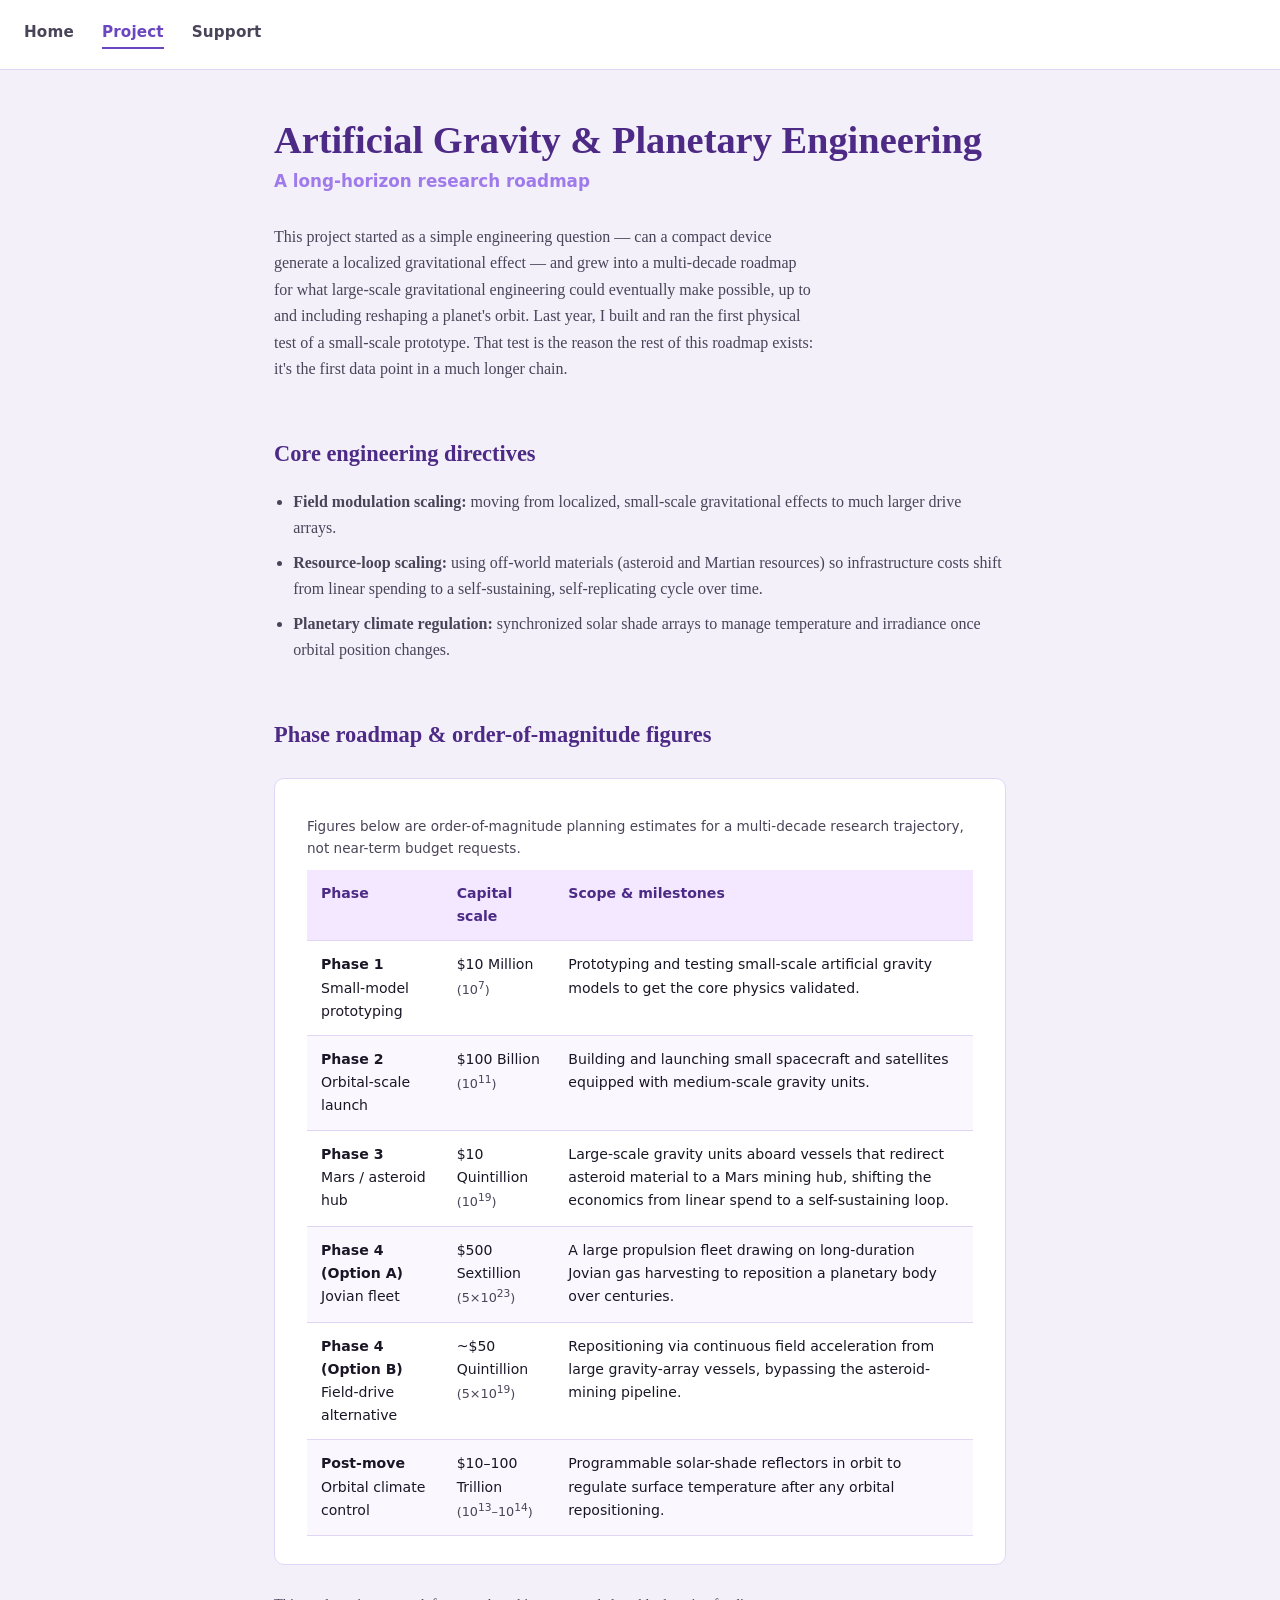
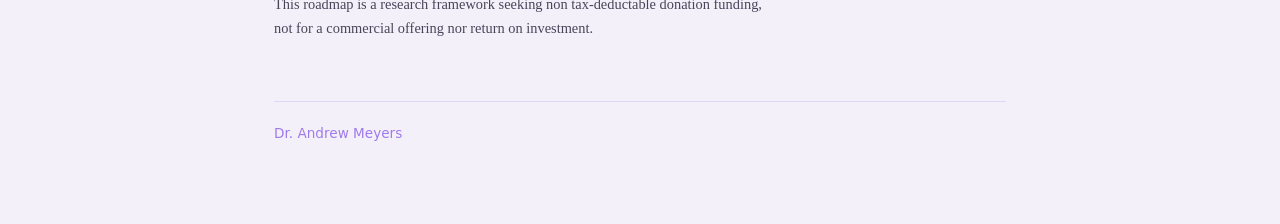
==== project.html @ 183a7992 "Add files via upload" ====
<!DOCTYPE html>
<html lang="en">
<head>
  <meta charset="UTF-8">
  <meta name="viewport" content="width=device-width, initial-scale=1.0">
  <title>Project — Dr. Andrew Meyers</title>
  <link rel="stylesheet" href="style.css">
</head>
<body>

  <nav class="site-nav">
    <a href="index.html">Home</a>
    <a href="project.html" aria-current="page">Project</a>
    <a href="support.html">Support</a>
  </nav>

  <main class="wrap">
    <h1>Artificial Gravity &amp; Planetary Engineering</h1>
    <p class="eyebrow">A long-horizon research roadmap</p>

    <p>
      This project started as a simple engineering question — can a compact
      device generate a localized gravitational effect — and grew into a
      multi-decade roadmap for what large-scale gravitational engineering
      could eventually make possible, up to and including reshaping a
      planet's orbit. Last year, I built and ran the first physical test of a
      small-scale prototype. That test is the reason the rest of this roadmap
      exists: it's the first data point in a much longer chain.
    </p>

    <h2>Core engineering directives</h2>
    <ul class="plain">
      <li><strong>Field modulation scaling:</strong> moving from
        localized, small-scale gravitational effects to much larger drive
        arrays.</li>
      <li><strong>Resource-loop scaling:</strong> using off-world materials
        (asteroid and Martian resources) so infrastructure costs shift from
        linear spending to a self-sustaining, self-replicating cycle over
        time.</li>
      <li><strong>Planetary climate regulation:</strong> synchronized solar
        shade arrays to manage temperature and irradiance once orbital
        position changes.</li>
    </ul>

    <h2>Phase roadmap &amp; order-of-magnitude figures</h2>
    <div class="panel">
      <table>
        <caption>
          Figures below are order-of-magnitude planning estimates for a
          multi-decade research trajectory, not near-term budget requests.
        </caption>
        <thead>
          <tr>
            <th>Phase</th>
            <th>Capital scale</th>
            <th>Scope &amp; milestones</th>
          </tr>
        </thead>
        <tbody>
          <tr>
            <td><strong>Phase 1</strong><br>Small-model prototyping</td>
            <td>$10 Million<br><span class="exp">(10<sup>7</sup>)</span></td>
            <td>Prototyping and testing small-scale artificial gravity
              models to get the core physics validated.</td>
          </tr>
          <tr>
            <td><strong>Phase 2</strong><br>Orbital-scale launch</td>
            <td>$100 Billion<br><span class="exp">(10<sup>11</sup>)</span></td>
            <td>Building and launching small spacecraft and satellites
              equipped with medium-scale gravity units.</td>
          </tr>
          <tr>
            <td><strong>Phase 3</strong><br>Mars / asteroid hub</td>
            <td>$10 Quintillion<br><span class="exp">(10<sup>19</sup>)</span></td>
            <td>Large-scale gravity units aboard vessels that redirect
              asteroid material to a Mars mining hub, shifting the economics
              from linear spend to a self-sustaining loop.</td>
          </tr>
          <tr>
            <td><strong>Phase 4 (Option A)</strong><br>Jovian fleet</td>
            <td>$500 Sextillion<br><span class="exp">(5×10<sup>23</sup>)</span></td>
            <td>A large propulsion fleet drawing on long-duration Jovian
              gas harvesting to reposition a planetary body over centuries.</td>
          </tr>
          <tr>
            <td><strong>Phase 4 (Option B)</strong><br>Field-drive alternative</td>
            <td>~$50 Quintillion<br><span class="exp">(5×10<sup>19</sup>)</span></td>
            <td>Repositioning via continuous field acceleration from large
              gravity-array vessels, bypassing the asteroid-mining pipeline.</td>
          </tr>
          <tr>
            <td><strong>Post-move</strong><br>Orbital climate control</td>
            <td>$10–100 Trillion<br><span class="exp">(10<sup>13</sup>–10<sup>14</sup>)</span></td>
            <td>Programmable solar-shade reflectors in orbit to regulate
              surface temperature after any orbital repositioning.</td>
          </tr>
        </tbody>
      </table>
    </div>

    <p style="margin-top:28px; font-size:0.9rem; color:var(--ink-muted);">
      This roadmap is a research framework seeking non tax-deductable donation funding, not for a commercial offering nor return on investment.
    </p>

    <footer>Dr. Andrew Meyers</footer>
  </main>

</body>
</html>
---- style.css ----
/* ============================================
   Andrew Meyers — site stylesheet
   Lavender / dark purple / black theme
   ============================================ */

:root {
  --bg: #f4f0fa;              /* lavender background */
  --card-bg: #ffffff;
  --ink: #1a1626;              /* near-black, purple-tinted */
  --ink-muted: #4a4458;
  --purple-deep: #4c2a85;      /* dark purple for headings */
  --purple: #6b46c1;           /* primary purple */
  --lavender-accent: #9f7aea;
  --border: #e2d6f7;
  --max-width: 780px;
}

* {
  box-sizing: border-box;
}

html {
  scroll-behavior: smooth;
}

body {
  margin: 0;
  background: var(--bg);
  color: var(--ink);
  font-family: "Iowan Old Style", "Palatino Linotype", Georgia, serif;
  line-height: 1.65;
  -webkit-font-smoothing: antialiased;
}

.wrap {
  max-width: var(--max-width);
  margin: 0 auto;
  padding: 48px 24px 80px;
}

/* ---- Nav ---- */
nav.site-nav {
  display: flex;
  gap: 28px;
  padding: 20px 24px;
  border-bottom: 1px solid var(--border);
  background: var(--card-bg);
  font-family: system-ui, -apple-system, "Segoe UI", sans-serif;
  font-size: 0.95rem;
}

nav.site-nav a {
  color: var(--ink-muted);
  text-decoration: none;
  font-weight: 600;
  letter-spacing: 0.01em;
}

nav.site-nav a:hover,
nav.site-nav a[aria-current="page"] {
  color: var(--purple);
}

nav.site-nav a[aria-current="page"] {
  border-bottom: 2px solid var(--purple);
  padding-bottom: 2px;
}

/* ---- Headings ---- */
h1 {
  font-size: 2.4rem;
  color: var(--purple-deep);
  margin: 0 0 6px;
  line-height: 1.15;
}

h2 {
  font-size: 1.4rem;
  color: var(--purple-deep);
  margin-top: 2.4em;
  margin-bottom: 0.5em;
}

.eyebrow {
  font-family: system-ui, sans-serif;
  color: var(--lavender-accent);
  font-weight: 600;
  font-size: 1.05rem;
  margin: 0 0 28px;
}

p {
  color: var(--ink-muted);
  max-width: 68ch;
}

/* ---- Cards / panels ---- */
.panel {
  background: var(--card-bg);
  border: 1px solid var(--border);
  border-radius: 10px;
  padding: 28px 32px;
  margin-top: 24px;
}

/* ---- Roadmap table ---- */
table {
  width: 100%;
  border-collapse: collapse;
  font-family: system-ui, sans-serif;
  font-size: 0.88rem;
  margin-top: 8px;
}

caption {
  text-align: left;
  font-family: system-ui, sans-serif;
  font-size: 0.85rem;
  color: var(--ink-muted);
  margin-bottom: 10px;
}

th, td {
  text-align: left;
  padding: 12px 14px;
  border-bottom: 1px solid var(--border);
  vertical-align: top;
}

th {
  background: #f3e8ff;
  color: var(--purple-deep);
  font-weight: 700;
}

tr:nth-child(even) td {
  background: #faf7fe;
}

.exp {
  color: var(--ink-muted);
  font-size: 0.8rem;
}

/* ---- Lists ---- */
ul.plain {
  padding-left: 1.2em;
  color: var(--ink-muted);
}

ul.plain li {
  margin-bottom: 8px;
}

/* ---- Connect links ---- */
.connect-list a {
  color: var(--purple);
  font-weight: 600;
  text-decoration: none;
}

.connect-list a:hover {
  text-decoration: underline;
}

/* ---- Footer ---- */
footer {
  margin-top: 60px;
  padding-top: 20px;
  border-top: 1px solid var(--border);
  font-family: system-ui, sans-serif;
  font-size: 0.85rem;
  color: var(--lavender-accent);
}

/* ---- Focus visibility ---- */
a:focus-visible,
button:focus-visible {
  outline: 2px solid var(--purple);
  outline-offset: 2px;
}

@media (max-width: 600px) {
  h1 { font-size: 1.9rem; }
  .wrap { padding: 32px 18px 60px; }
  table, thead, tbody, th, td, tr { font-size: 0.78rem; }
}
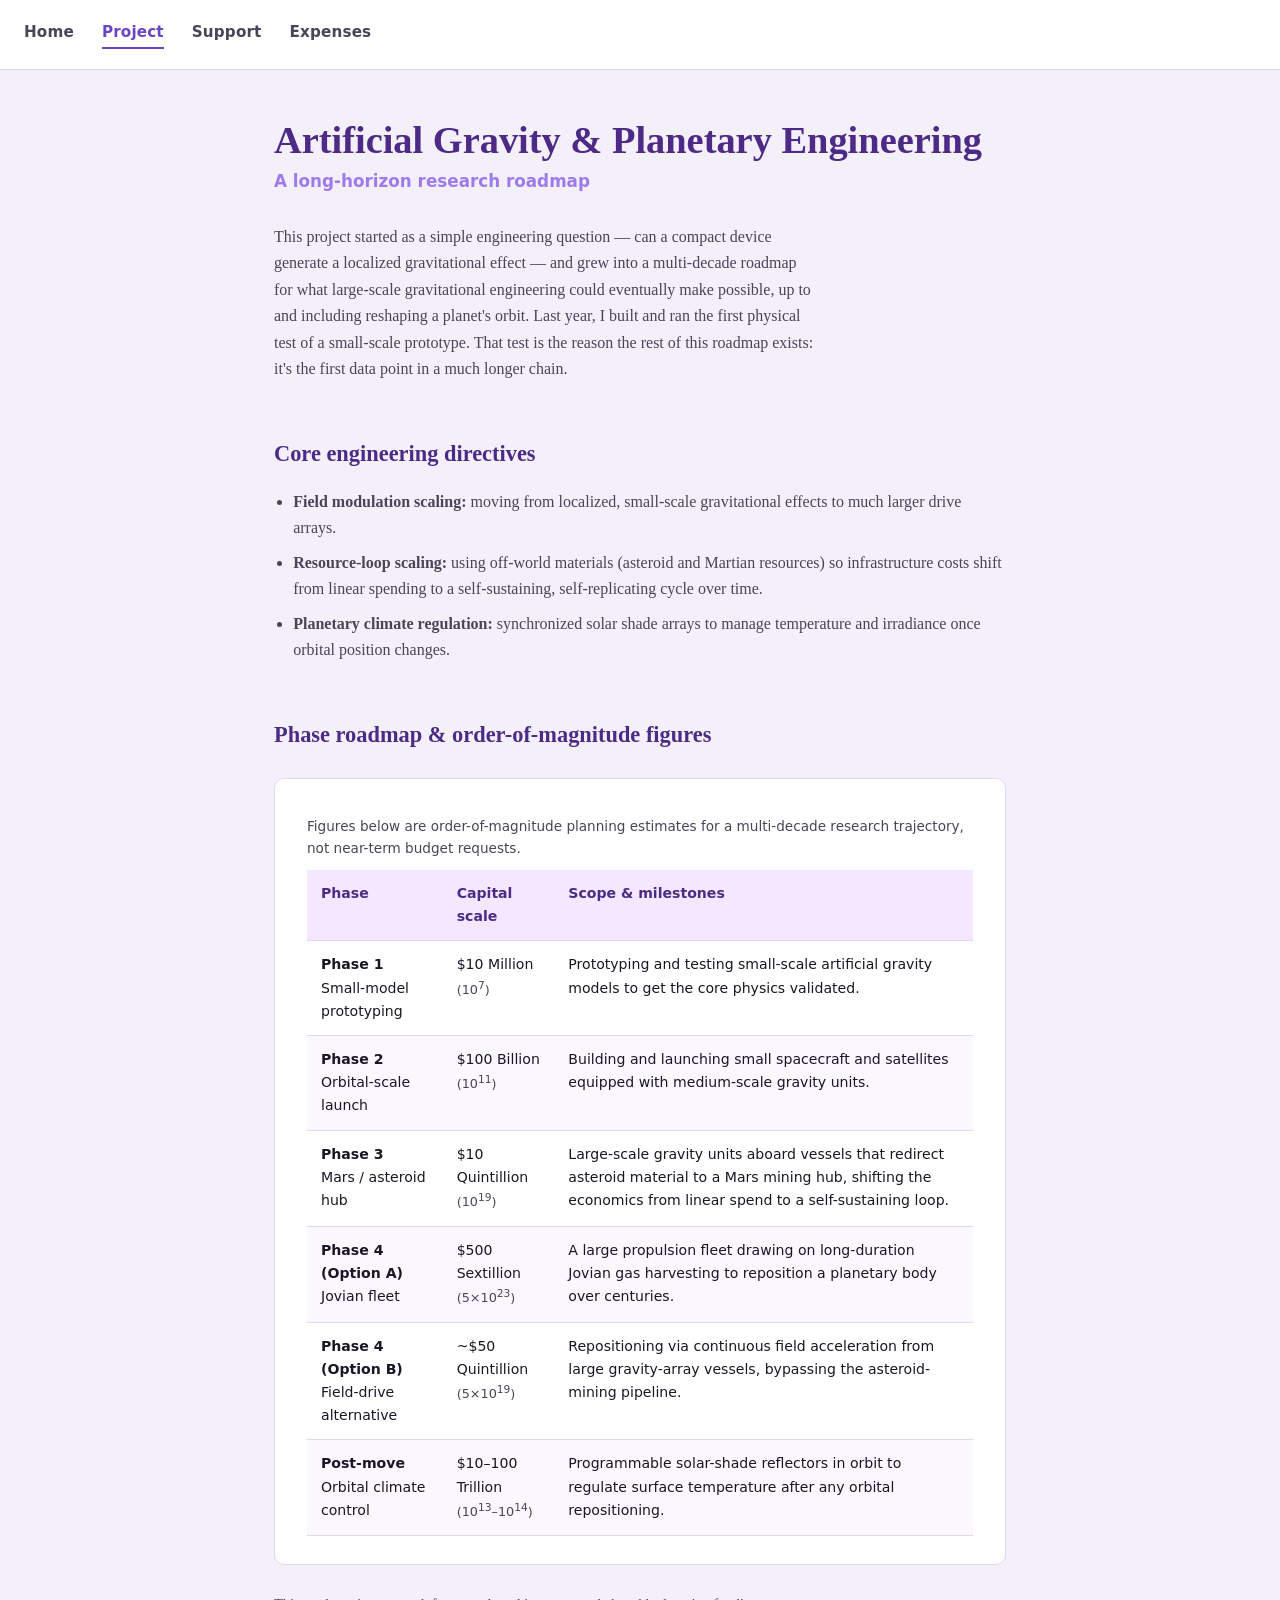
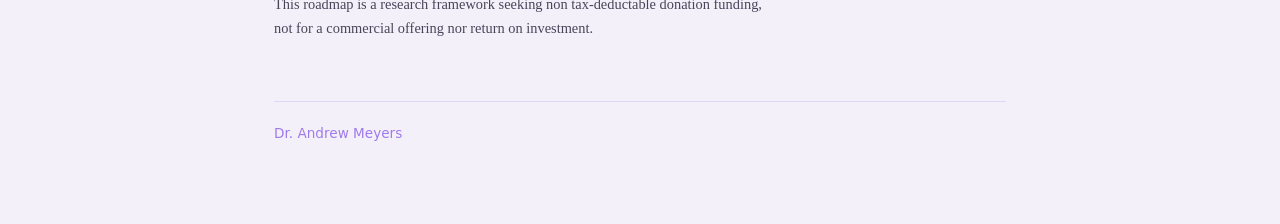
==== commit 496aea8d: "Add files via upload" ====
--- a/project.html
+++ b/project.html
@@ -12,6 +12,7 @@
     <a href="index.html">Home</a>
     <a href="project.html" aria-current="page">Project</a>
     <a href="support.html">Support</a>
+    <a href="expenses.html">Expenses</a>
   </nav>
 
   <main class="wrap">
